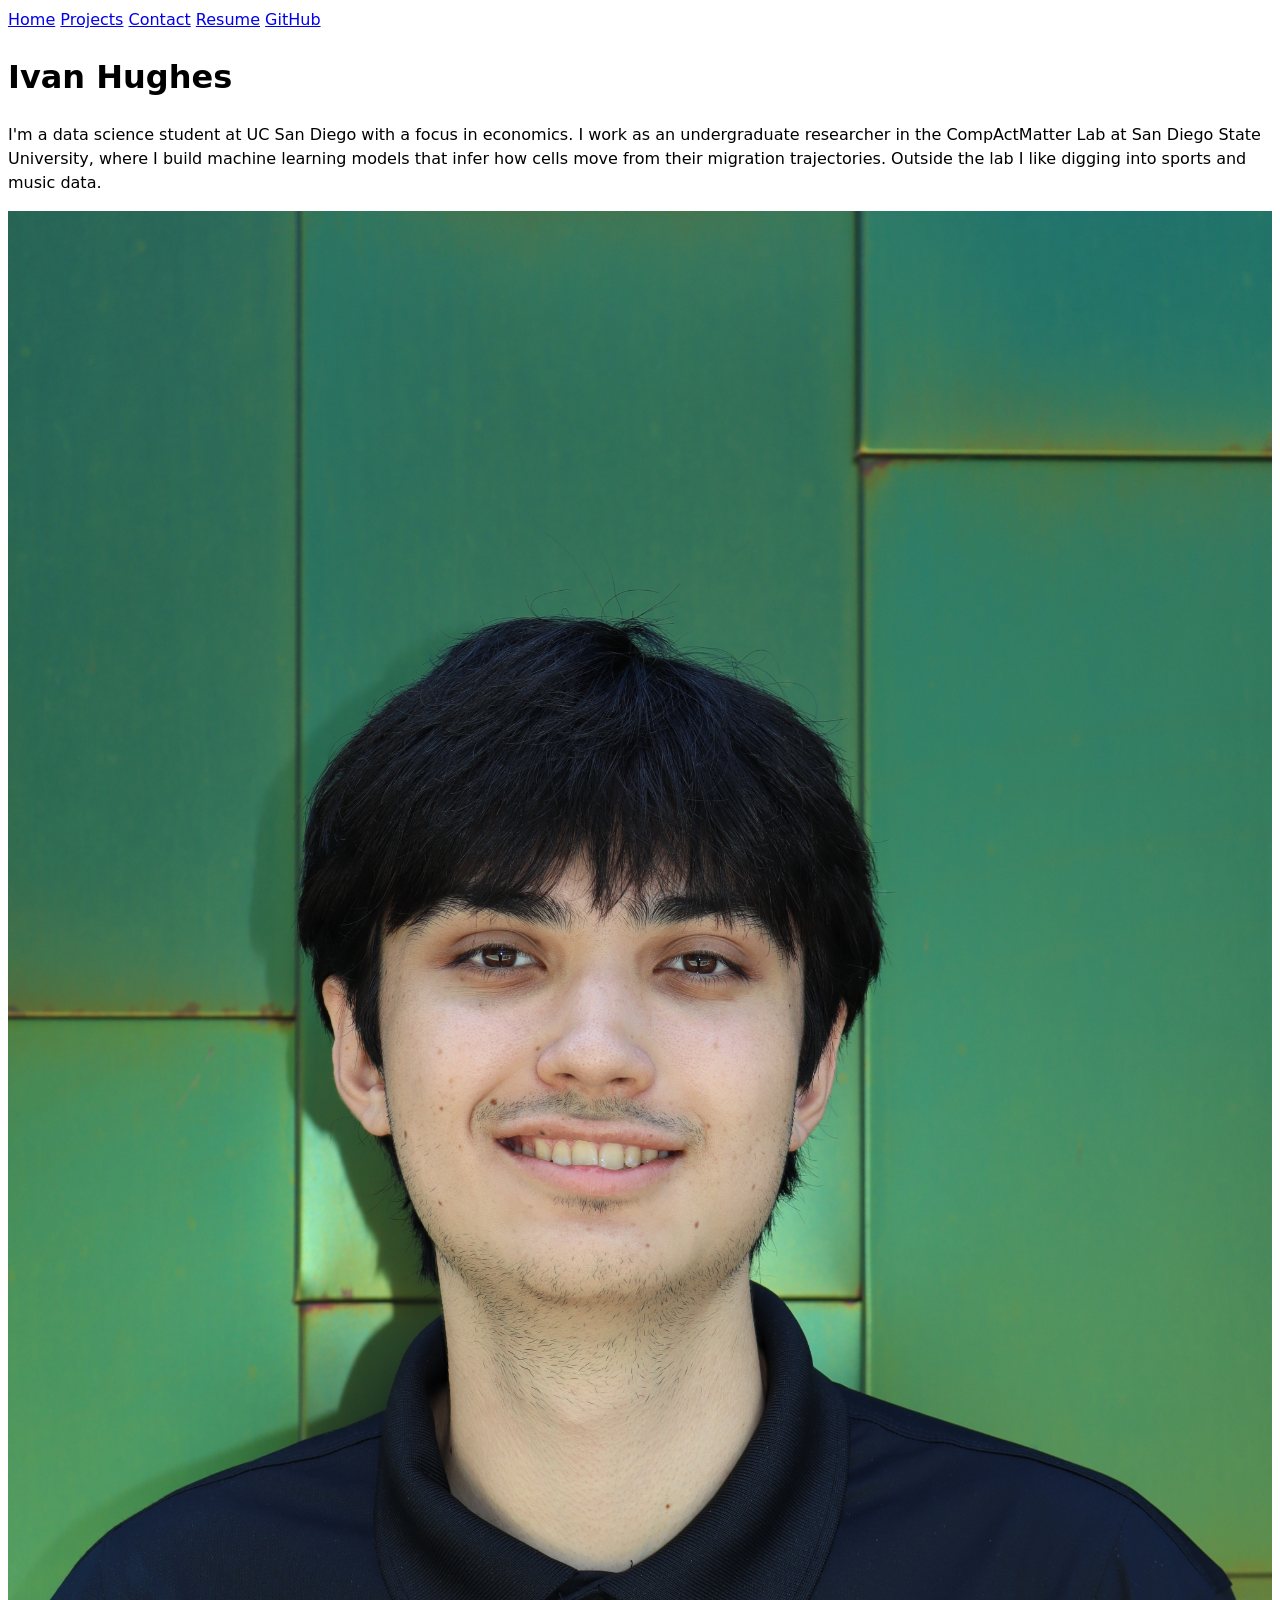
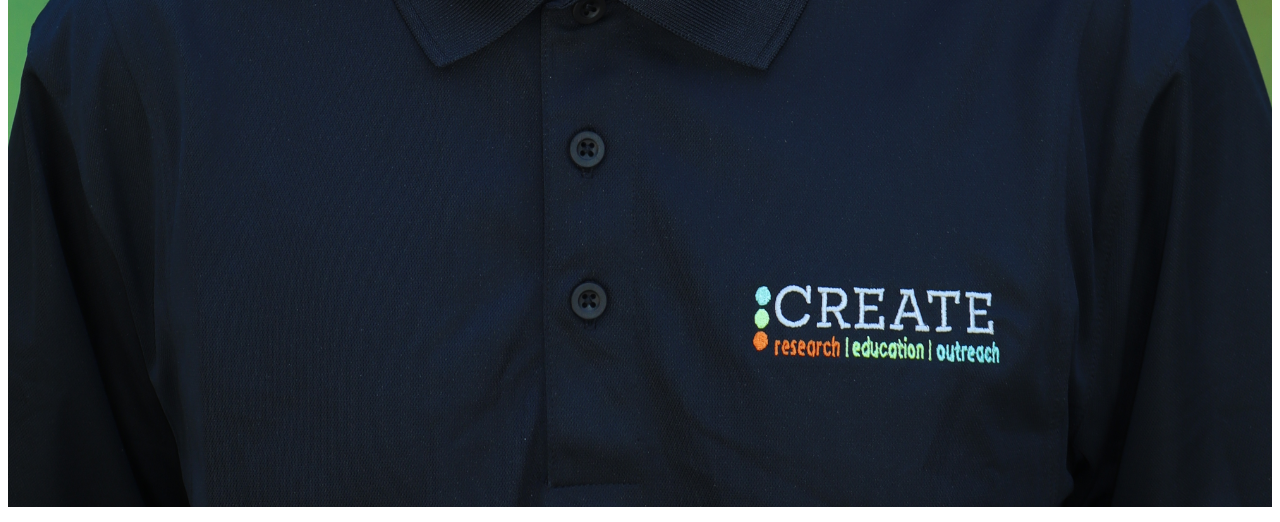
==== index.html @ 492b0b90 "Add portfolio pages" ====
<!DOCTYPE html>
<html lang="en">
<head>
  <meta charset="UTF-8">
  <meta name="viewport" content="width=device-width, initial-scale=1.0">
  <title>Ivan Hughes: Personal site and portfolio</title>
  <link rel="stylesheet" href="style.css">
</head>
<body>
  <nav>
    <a href="./">Home</a>
    <a href="projects/">Projects</a>
    <a href="contact/">Contact</a>
    <a href="resume/">Resume</a>
    <a href="https://github.com/thirdball" target="_blank">GitHub</a>
  </nav>

  <h1>Ivan Hughes</h1>

  <p>
    I'm a data science student at UC San Diego with a focus in economics.
    I work as an undergraduate researcher in the CompActMatter Lab at
    San Diego State University, where I build machine learning models that
    infer how cells move from their migration trajectories. Outside the lab
    I like digging into sports and music data.
  </p>

  <img src="images/profile.jpg" alt="Ivan Hughes smiling at the camera">
</body>
</html>
---- style.css ----
body {
  /* Set line height to 1.5 times the font size
     and use the OS's UI font as the website font
   */
  font: 100%/1.5 system-ui;
}

img {
  /* Never let an image be wider than the page,
     so the layout still fits on a narrow window */
  max-width: 100%;
  height: auto;
}
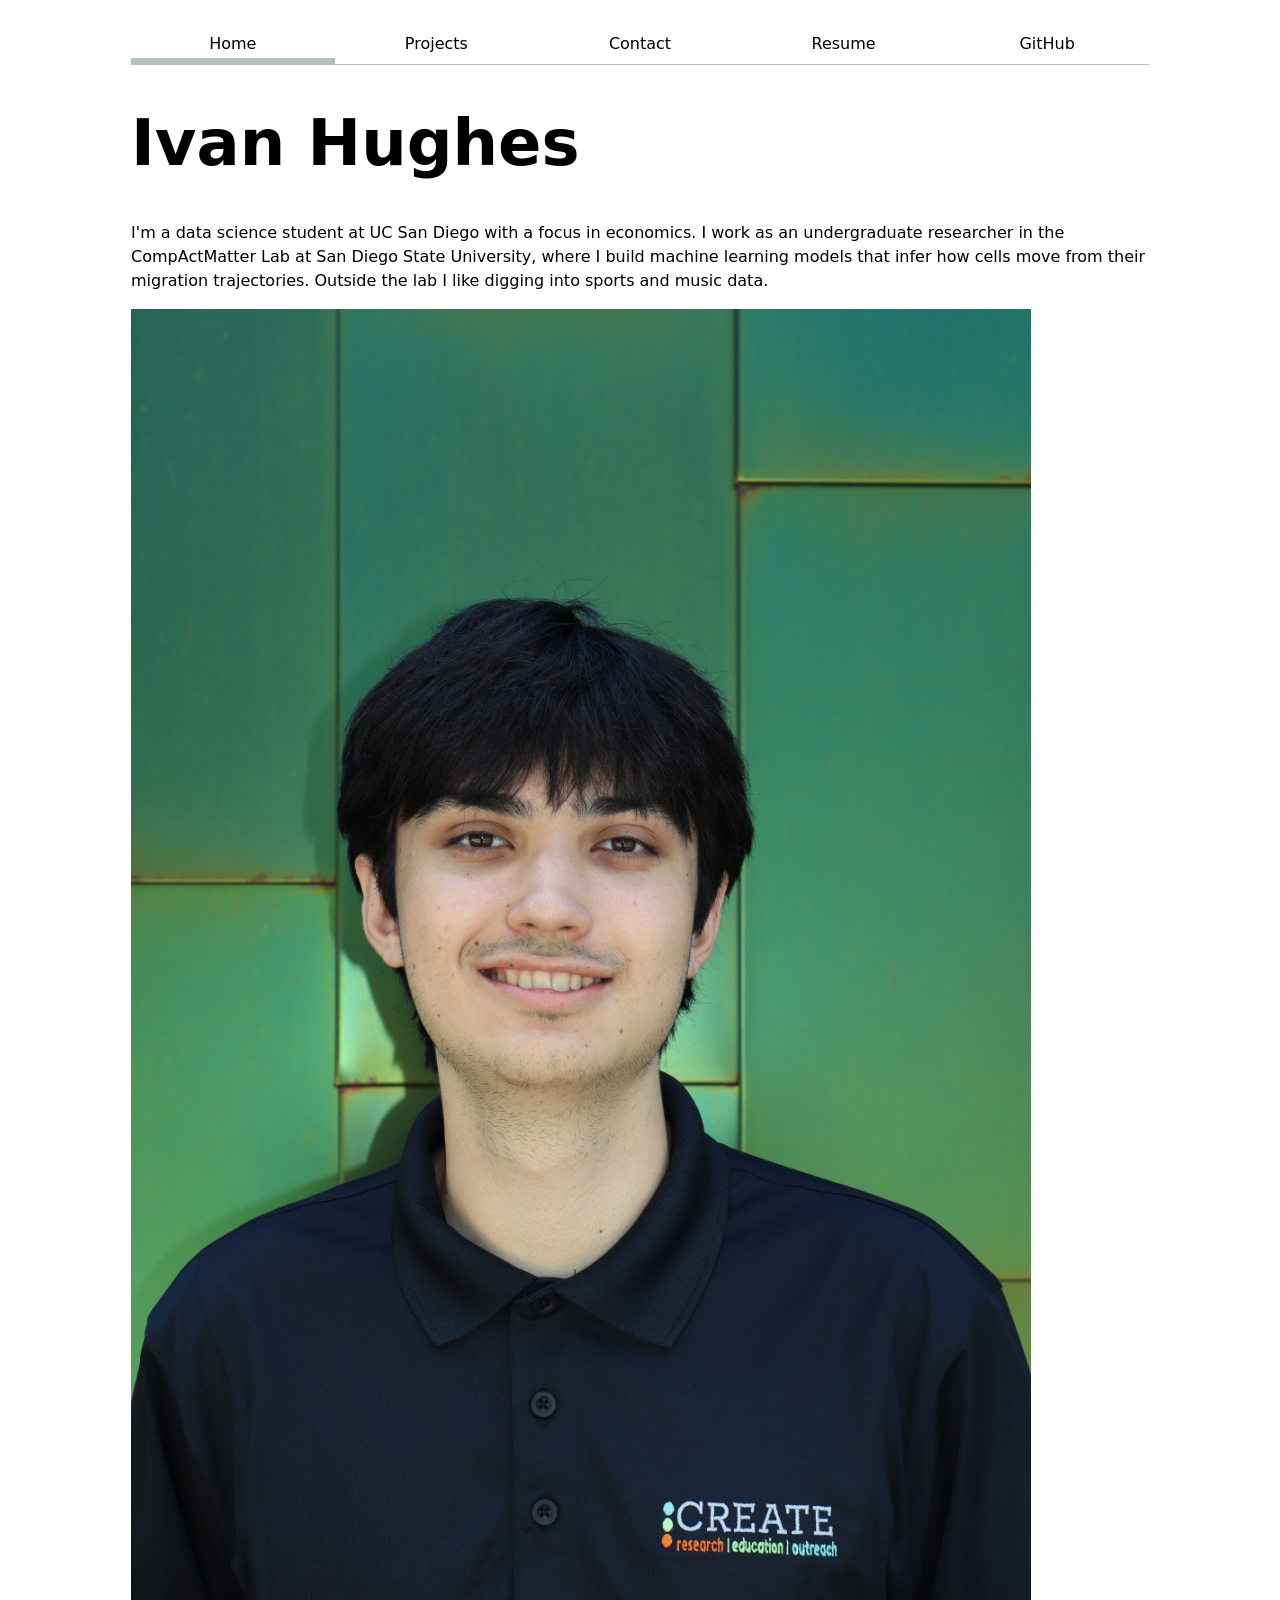
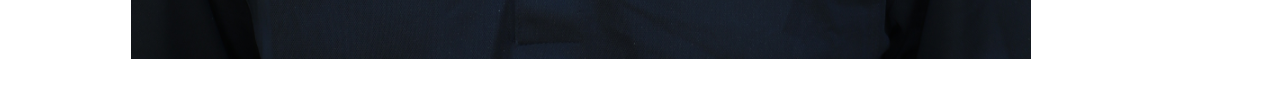
==== commit 17baa2ec: "styled with CSS" ====
--- a/index.html
+++ b/index.html
@@ -8,7 +8,7 @@
 </head>
 <body>
   <nav>
-    <a href="./">Home</a>
+    <a href="./" class="current">Home</a>
     <a href="projects/">Projects</a>
     <a href="contact/">Contact</a>
     <a href="resume/">Resume</a>
--- a/style.css
+++ b/style.css
@@ -1,13 +1,232 @@
+html {
+  /* Step 2.4: one accent color for the whole site, stored in a custom
+     property so every rule below can reuse it with var(--color-accent).
+     This green is picked from the wall in the home page photo. */
+  --color-accent: oklch(50% 30% 155);
+  /* The cool gray used for every thin dividing line */
+  --color-border: oklch(80% 3% 200);
+
+  /* Built-in controls such as checkboxes and sliders pick up the accent */
+  accent-color: var(--color-accent);
+}
+
 body {
   /* Set line height to 1.5 times the font size
      and use the OS's UI font as the website font
    */
   font: 100%/1.5 system-ui;
+
+  /* Step 1: stop lines of text from getting too wide (ch scales with the
+     font size), center the content, and keep it off the window edges */
+  max-width: 100ch;
+  margin-inline: auto;
+  padding: 1em;
 }
 
 img {
   /* Never let an image be wider than the page,
      so the layout still fits on a narrow window */
+  width: 900px;
   max-width: 100%;
   height: auto;
 }
+
+a {
+  color: var(--color-accent);
+}
+
+/* Step 4.4: make the page title clearly bigger than the other headings,
+   and give all headings tighter, more even lines */
+h1 {
+  font-size: 400%;
+}
+
+h1, h2, h3, h4, h5, h6 {
+  line-height: 1.1;
+  text-wrap: balance;
+}
+
+/* Step 2: navigation bar */
+nav {
+  display: flex;
+  /* Lets the links drop to a second row on a very narrow phone */
+  flex-wrap: wrap;
+  margin-bottom: 1em;
+  border-bottom: 1px solid var(--color-border);
+
+  a {
+    /* Each link takes an equal share of the bar */
+    flex: 1;
+    text-decoration: none;
+    color: inherit;
+    text-align: center;
+    padding: 0.5em;
+  }
+
+  /* The thick border adds 0.4em of height, so the bottom padding
+     is reduced by the same amount to keep every link the same height */
+  a.current {
+    border-bottom: 0.4em solid var(--color-border);
+    padding-bottom: 0.1em;
+  }
+
+  a:hover {
+    border-bottom: 0.4em solid var(--color-accent);
+    padding-bottom: 0.1em;
+    /* A very light color with the same hue as the accent */
+    background-color: oklch(from var(--color-accent) 95% 5% h);
+  }
+}
+
+/* Step 3: contact form */
+input, textarea, button {
+  /* Form controls don't inherit the page font unless told to */
+  font: inherit;
+}
+
+form {
+  /* Two columns: labels as wide as their text, fields take the rest */
+  display: grid;
+  grid-template-columns: auto 1fr;
+  gap: 1em;
+
+  /* Each label spans both columns and reuses the form's columns (subgrid),
+     so its text lands in column 1 and its field in column 2 */
+  label {
+    display: grid;
+    grid-template-columns: subgrid;
+    grid-column: 1 / -1;
+  }
+
+  button {
+    grid-column: 1 / -1;
+  }
+
+  /* Text fields have a built-in minimum width; this lets them shrink
+     with their column so they don't poke out on a narrow phone */
+  input, textarea {
+    min-width: 0;
+  }
+}
+
+/* Step 4: projects page */
+.projects {
+  /* As many columns as fit, each at least 15em wide */
+  display: grid;
+  grid-template-columns: repeat(auto-fill, minmax(15em, 1fr));
+  gap: 1em;
+
+  /* Each project takes 3 rows (heading, image, text) of the outer grid,
+     so headings, images and text line up across a whole row of projects */
+  article {
+    display: grid;
+    grid-template-rows: subgrid;
+    grid-row: span 3;
+  }
+
+  h2 {
+    margin: 0;
+  }
+}
+
+/* Step 5: resume page */
+.resume {
+  /* Contact links under the name: one row, no bullets, wraps if needed */
+  > header ul {
+    display: flex;
+    flex-wrap: wrap;
+    gap: 0.25em 1.5em;
+    padding: 0;
+    list-style: none;
+  }
+
+  > header p {
+    margin: 0;
+  }
+
+  h1 {
+    margin-bottom: 0.1em;
+  }
+
+  section {
+    border-top: 1px solid var(--color-border);
+    padding-block: 1.5em;
+  }
+
+  h2 {
+    margin: 0 0 0.75em;
+    font-size: 1.25em;
+    color: var(--color-accent);
+  }
+
+  /* One job, school or project */
+  article + article {
+    margin-top: 1.5em;
+  }
+
+  h3 {
+    margin: 0;
+    font-size: 1.1em;
+  }
+
+  /* The organization and date lines under each title, in a quieter gray */
+  article header p {
+    margin: 0;
+    color: oklch(45% 3% 200);
+  }
+
+  article > p {
+    margin: 0.5em 0 0;
+  }
+
+  article ul {
+    margin: 0.5em 0 0;
+    padding-left: 1.2em;
+  }
+
+  article li + li {
+    margin-top: 0.35em;
+  }
+
+  /* Skills list */
+  dl {
+    margin: 0;
+  }
+
+  dt {
+    font-weight: 600;
+  }
+
+  dd {
+    margin: 0 0 0.75em;
+  }
+
+  /* On a wide window, move each section heading into its own left column
+     and line the skills up as label / value pairs. Narrower than 45em,
+     none of this applies and everything stacks in one column. */
+  @media (min-width: 45em) {
+    section {
+      display: grid;
+      grid-template-columns: 11em 1fr;
+      column-gap: 2em;
+    }
+
+    section > h2 {
+      grid-column: 1;
+    }
+
+    section > :not(h2) {
+      grid-column: 2;
+    }
+
+    dl {
+      display: grid;
+      grid-template-columns: auto 1fr;
+      gap: 0.5em 1.5em;
+    }
+
+    dd {
+      margin: 0;
+    }
+  }
+}
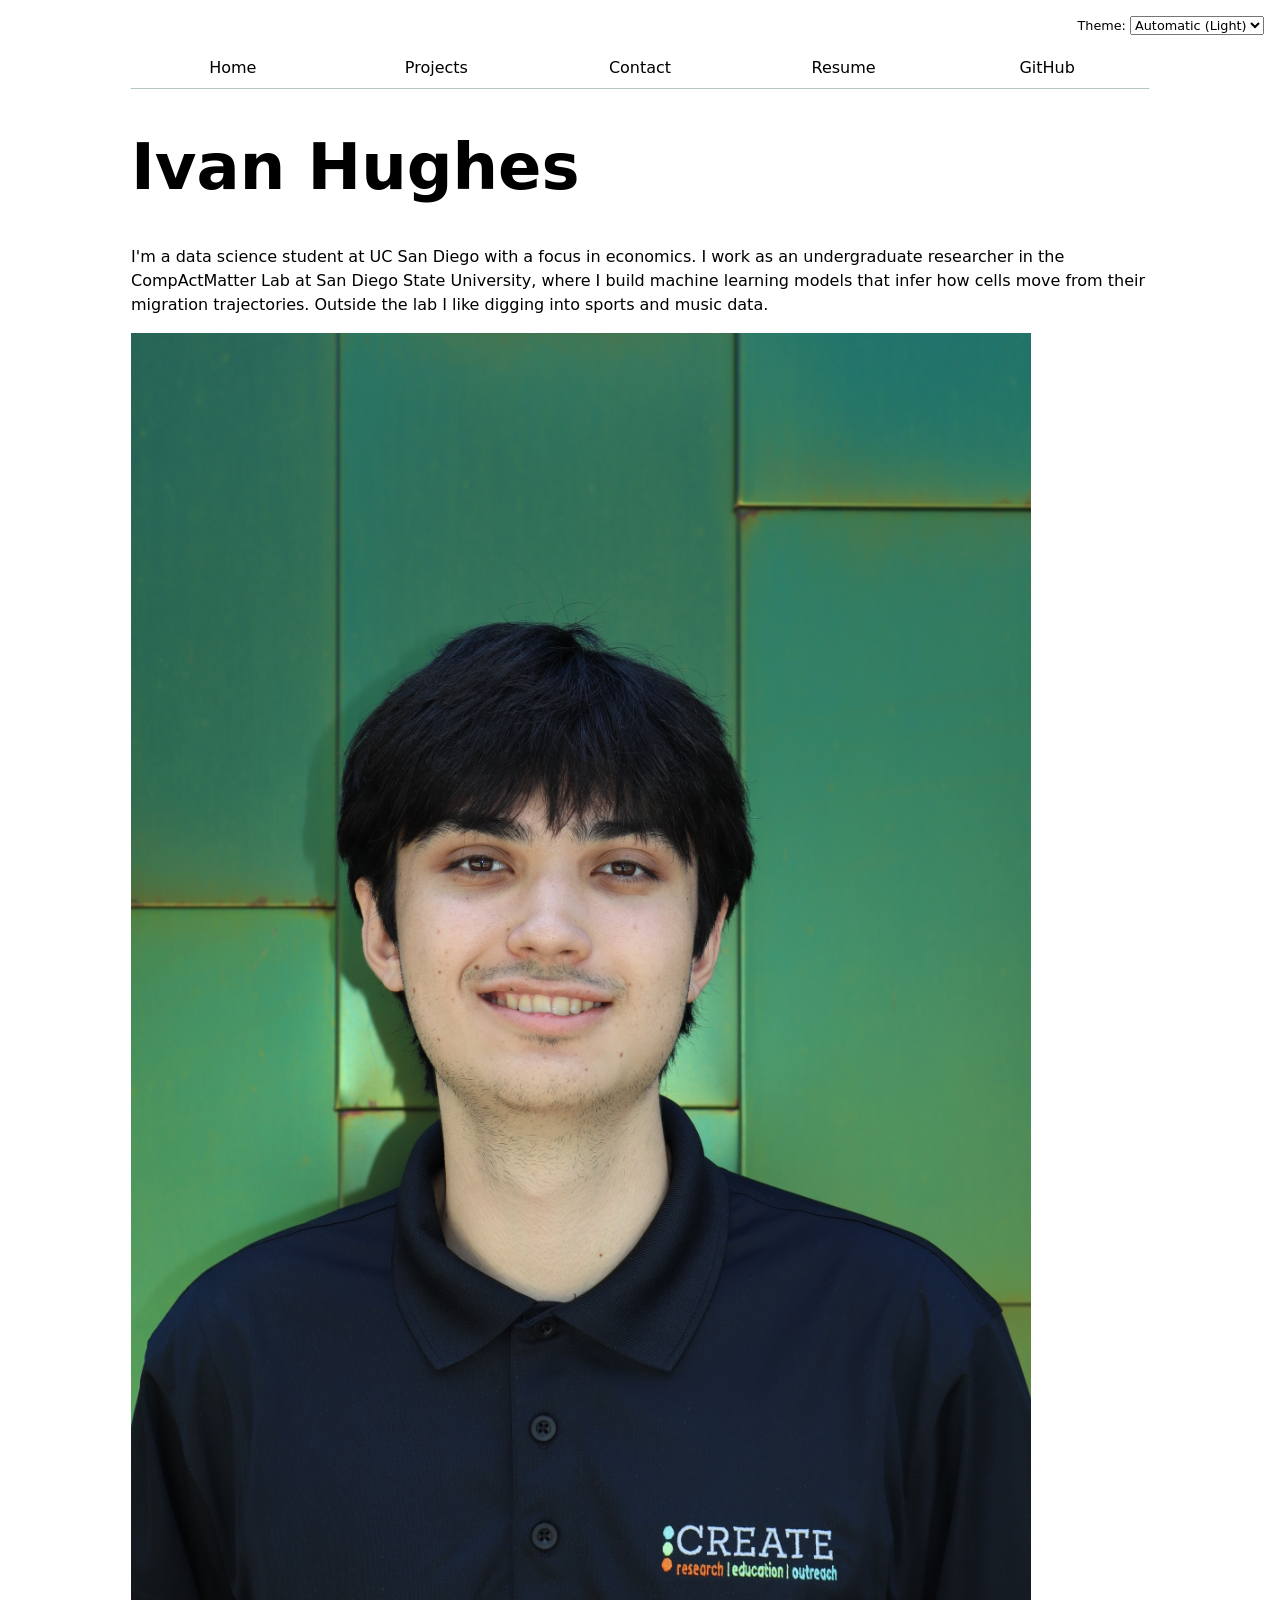
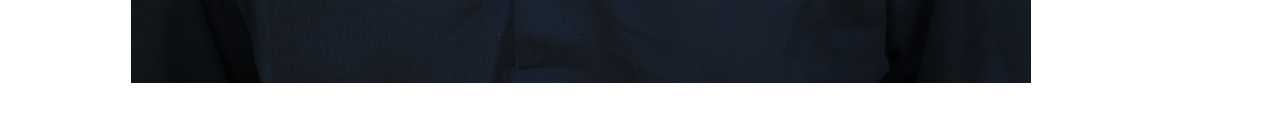
==== commit b977dfe9: "dark mode, updated contact" ====
--- a/index.html
+++ b/index.html
@@ -5,16 +5,9 @@
   <meta name="viewport" content="width=device-width, initial-scale=1.0">
   <title>Ivan Hughes: Personal site and portfolio</title>
   <link rel="stylesheet" href="style.css">
+  <script type="module" src="global.js"></script>
 </head>
 <body>
-  <nav>
-    <a href="./" class="current">Home</a>
-    <a href="projects/">Projects</a>
-    <a href="contact/">Contact</a>
-    <a href="resume/">Resume</a>
-    <a href="https://github.com/thirdball" target="_blank">GitHub</a>
-  </nav>
-
   <h1>Ivan Hughes</h1>
 
   <p>
--- a/style.css
+++ b/style.css
@@ -2,12 +2,32 @@
   /* Step 2.4: one accent color for the whole site, stored in a custom
      property so every rule below can reuse it with var(--color-accent).
      This green is picked from the wall in the home page photo. */
-  --color-accent: oklch(50% 30% 155);
-  /* The cool gray used for every thin dividing line */
-  --color-border: oklch(80% 3% 200);
+  /* light-dark() picks the first color in light mode, the second in dark
+     mode, so the green stays readable on a dark background */
+  --color-accent: light-dark(oklch(50% 30% 155), oklch(72% 30% 155));
+  /* Thin dividing lines. Semi-transparent, so the same gray works
+     on both the light and the dark background. */
+  --color-border: oklch(50% 10% 200 / 40%);
 
   /* Built-in controls such as checkboxes and sliders pick up the accent */
   accent-color: var(--color-accent);
+
+  /* Lab 3 Step 4.1: follow the computer's light/dark setting. The browser
+     swaps the page background, text and form controls automatically. */
+  color-scheme: light dark;
+}
+
+/* Lab 3 Step 4.3: theme switcher in the top-right corner */
+.color-scheme {
+  position: absolute;
+  top: 1rem;
+  right: 1rem;
+  font-size: 80%;
+  font-family: inherit;
+
+  select {
+    font: inherit;
+  }
 }
 
 body {
@@ -21,6 +41,8 @@
   max-width: 100ch;
   margin-inline: auto;
   padding: 1em;
+  /* Leaves room above the nav for the theme switcher */
+  padding-top: 2.5em;
 }
 
 img {
@@ -48,11 +70,14 @@
 
 /* Step 2: navigation bar */
 nav {
+  /* Step 4.1: nav borders use their own variable */
+  --border-color: var(--color-border);
+
   display: flex;
   /* Lets the links drop to a second row on a very narrow phone */
   flex-wrap: wrap;
   margin-bottom: 1em;
-  border-bottom: 1px solid var(--color-border);
+  border-bottom: 1px solid var(--border-color);
 
   a {
     /* Each link takes an equal share of the bar */
@@ -66,15 +91,16 @@
   /* The thick border adds 0.4em of height, so the bottom padding
      is reduced by the same amount to keep every link the same height */
   a.current {
-    border-bottom: 0.4em solid var(--color-border);
+    border-bottom: 0.4em solid var(--border-color);
     padding-bottom: 0.1em;
   }
 
   a:hover {
     border-bottom: 0.4em solid var(--color-accent);
     padding-bottom: 0.1em;
-    /* A very light color with the same hue as the accent */
-    background-color: oklch(from var(--color-accent) 95% 5% h);
+    /* A tint of the accent mixed with the page background ("canvas"),
+       so it is light in light mode and dark in dark mode */
+    background-color: color-mix(in oklch, var(--color-accent), canvas 85%);
   }
 }
 
@@ -126,6 +152,11 @@
 
   h2 {
     margin: 0;
+  }
+
+  /* Fill the card, so a missing image can't stretch it to 900px */
+  img {
+    width: 100%;
   }
 }
 
@@ -172,7 +203,8 @@
   /* The organization and date lines under each title, in a quieter gray */
   article header p {
     margin: 0;
-    color: oklch(45% 3% 200);
+    /* Text color at reduced strength, so it works in both themes */
+    opacity: 0.75;
   }
 
   article > p {
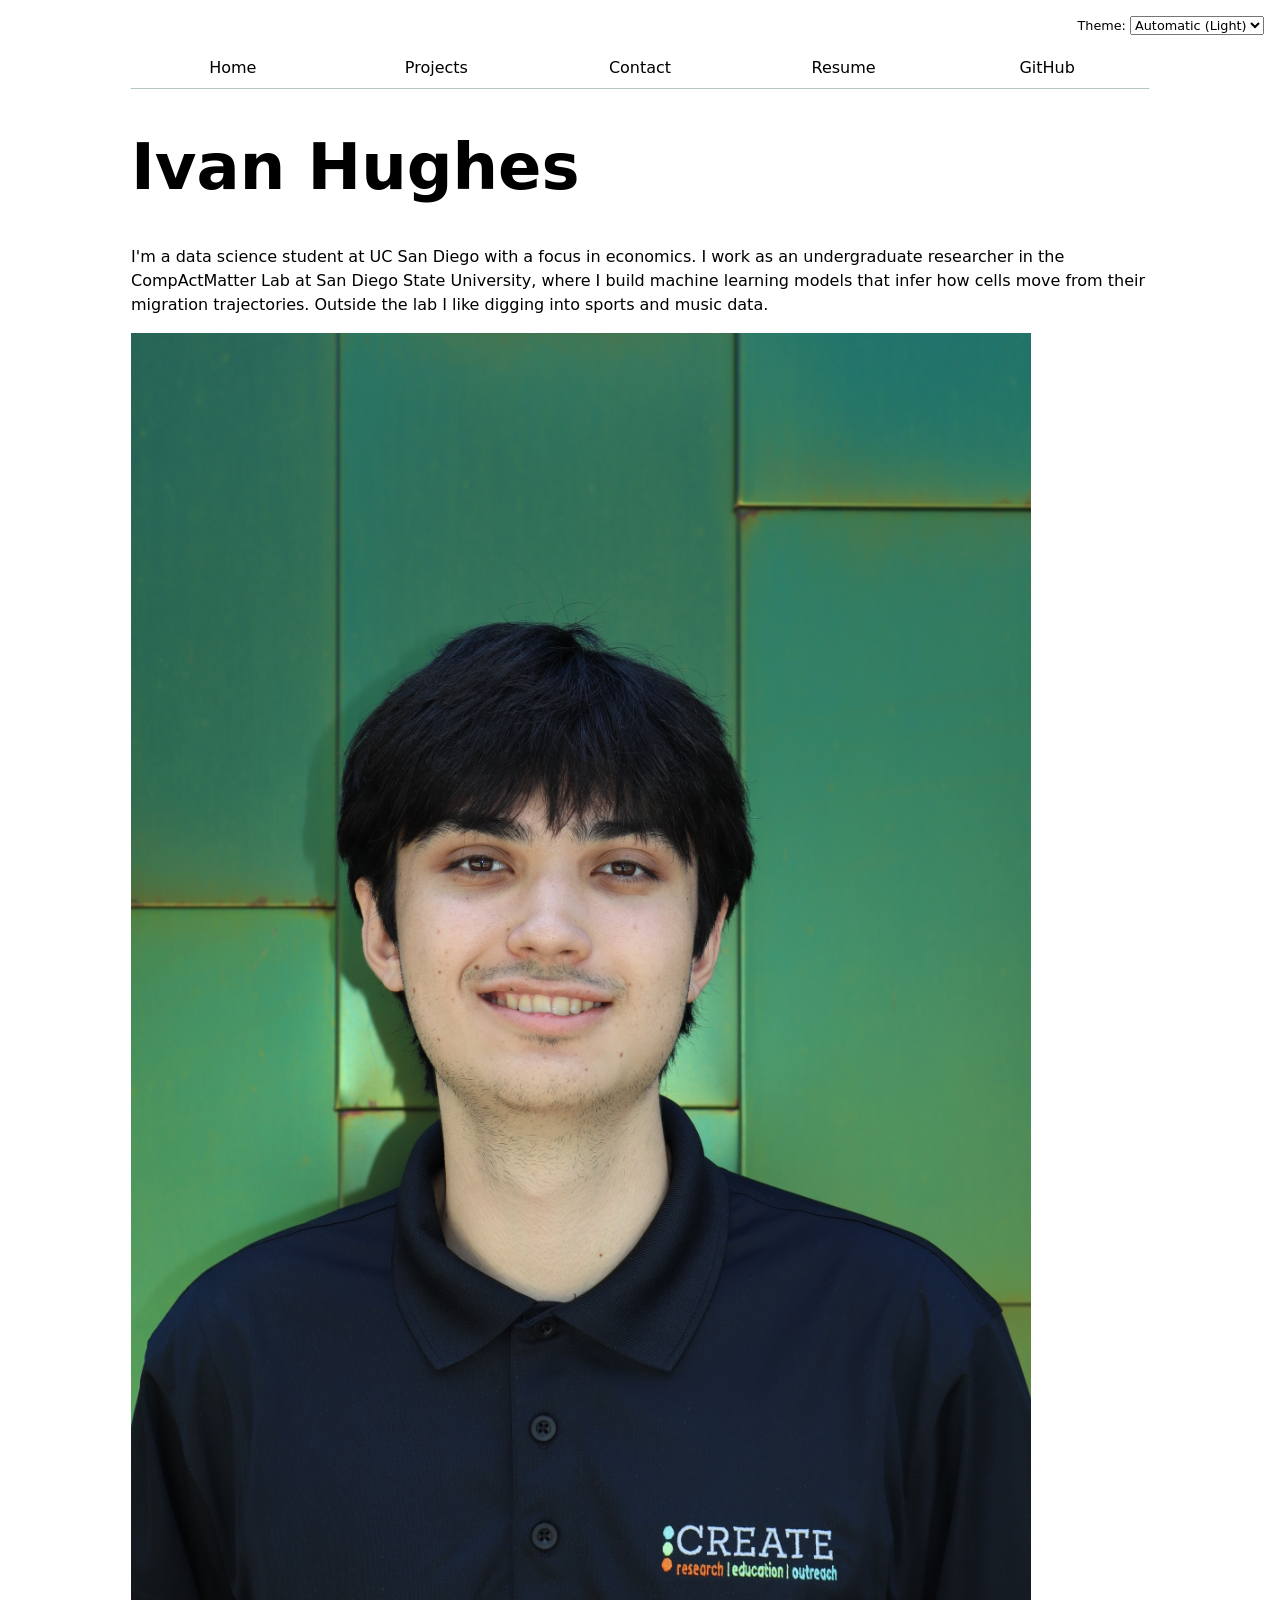
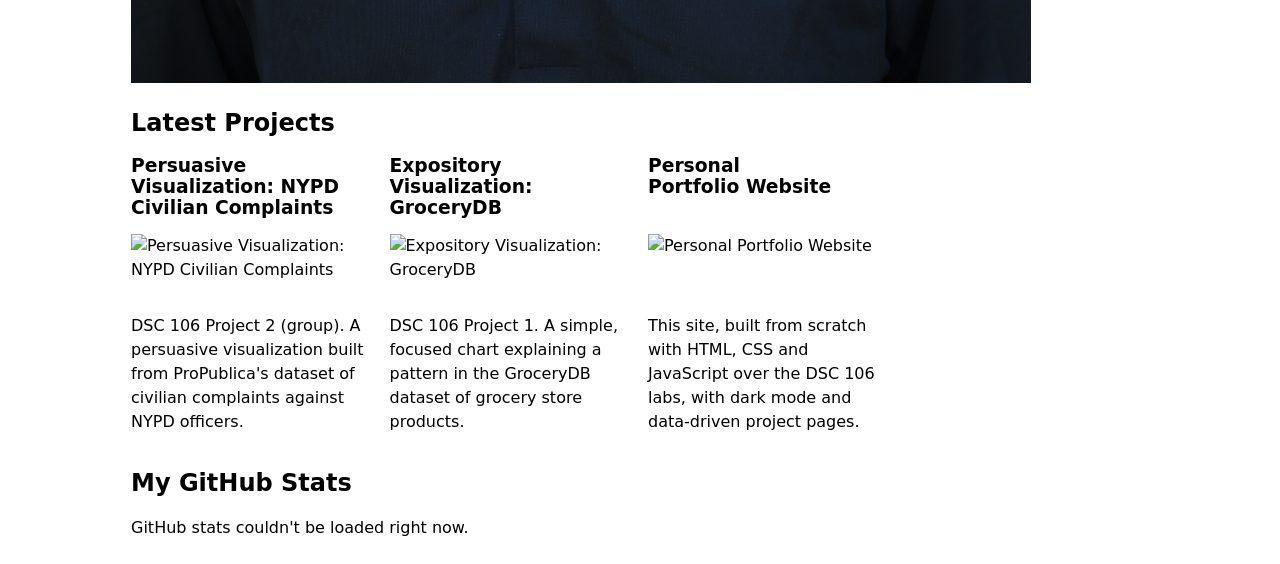
==== commit bc99be95: "Lab 4" ====
--- a/index.html
+++ b/index.html
@@ -6,6 +6,7 @@
   <title>Ivan Hughes: Personal site and portfolio</title>
   <link rel="stylesheet" href="style.css">
   <script type="module" src="global.js"></script>
+  <script type="module" src="index.js"></script>
 </head>
 <body>
   <h1>Ivan Hughes</h1>
@@ -19,5 +20,11 @@
   </p>
 
   <img src="images/profile.jpg" alt="Ivan Hughes smiling at the camera">
+
+  <h2>Latest Projects</h2>
+  <div class="projects"></div>
+
+  <h2>My GitHub Stats</h2>
+  <div id="profile-stats"></div>
 </body>
 </html>
--- a/style.css
+++ b/style.css
@@ -150,13 +150,37 @@
     grid-row: span 3;
   }
 
-  h2 {
+  /* h2 on the projects page, h3 on the home page */
+  h2, h3 {
     margin: 0;
   }
 
   /* Fill the card, so a missing image can't stretch it to 900px */
   img {
     width: 100%;
+  }
+}
+
+/* Lab 4: GitHub stats on the home page. Four equal columns, with the
+   labels on the first row and the numbers on the second. */
+#profile-stats dl {
+  display: grid;
+  grid-template-columns: repeat(4, 1fr);
+  gap: 0.25em 1em;
+  margin: 0;
+
+  dt {
+    grid-row: 1;
+    font-size: 85%;
+    opacity: 0.75;
+  }
+
+  dd {
+    grid-row: 2;
+    margin: 0;
+    font-size: 200%;
+    font-weight: 600;
+    line-height: 1.1;
   }
 }
 
